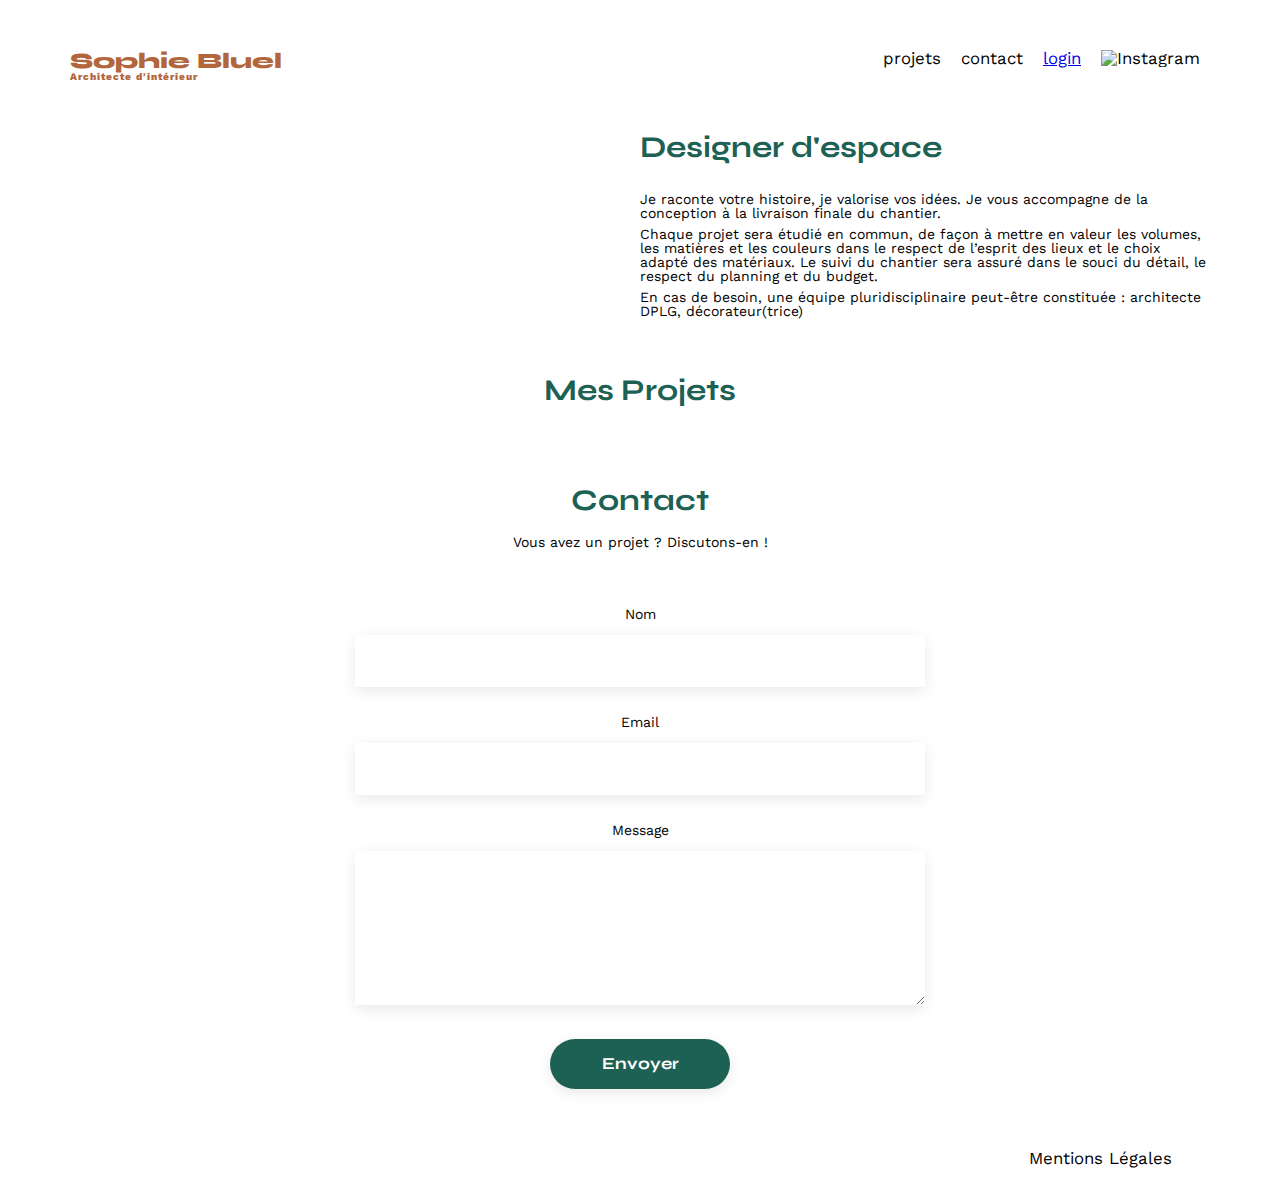
==== FrontEnd/index.html @ 165dee98 "p3" ====
<!DOCTYPE html>
<html lang="fr">
<head>
	<meta charset="UTF-8">
	<title>Sophie Bluel - Architecte d'intérieur</title>
	<meta name="viewport" content="width=device-width, initial-scale=1.0">
	<link rel="preconnect" href="https://fonts.googleapis.com">
	<link rel="preconnect" href="https://fonts.gstatic.com" crossorigin>
	<link href="https://fonts.googleapis.com/css2?family=Syne:wght@700;800&family=Work+Sans&display=swap" rel="stylesheet">
	<meta name="description" content="">
	<link rel="stylesheet" href="./assets/style.css">
</head>
<body>
<header>
	<h1>Sophie Bluel <span>Architecte d'intérieur</span></h1>
	<nav>
		<ul>
			<li>projets</li>
			<li>contact</li>
			<li><a href="login.html">login</a></li>
			<li><img src="./assets/icons/instagram.png" alt="Instagram"></li>
		</ul>
	</nav>
</header>
<main>
	<section id="introduction">
		<figure>
			<img src="./assets/images/sophie-bluel.png" alt="">
		</figure>
		<article>
			<h2>Designer d'espace</h2>
			<p>Je raconte votre histoire, je valorise vos idées. Je vous accompagne de la conception à la livraison finale du chantier.</p>
			<p>Chaque projet sera étudié en commun, de façon à mettre en valeur les volumes, les matières et les couleurs dans le respect de l’esprit des lieux et le choix adapté des matériaux. Le suivi du chantier sera assuré dans le souci du détail, le respect du planning et du budget.</p>
			<p>En cas de besoin, une équipe pluridisciplinaire peut-être constituée : architecte DPLG, décorateur(trice)</p>
		</article>
	</section>
	<section id="portfolio">
		<h2>Mes Projets</h2>
		<div class="gallery">
			<!--<figure>
				<img src="assets/images/abajour-tahina.png" alt="Abajour Tahina">
				<figption>Abajour Tahina</figcaption>
			</figure>
			<figure>
				<img src="assets/images/appartement-paris-v.png" alt="Appartement Paris V">
				<figcaption>Appartement Paris V</figcaption>
			</figure>
			<figure>
				<img src="assets/images/restaurant-sushisen-londres.png" alt="Restaurant Sushisen - Londres">
				<figcaption>Restaurant Sushisen - Londres</figcaption>
			</figure>
			<figure>
				<img src="assets/images/la-balisiere.png" alt="Villa “La Balisiere” - Port Louis">
				<figcaption>Villa “La Balisiere” - Port Louis</figcaption>
			</figure>
			<figure>
				<img src="assets/images/structures-thermopolis.png" alt="Structures Thermopolis">
				<figcaption>Structures Thermopolis</figcaption>
			</figure>
			<figure>
				<img src="assets/images/appartement-paris-x.png" alt="Appartement Paris X">
				<figcaption>Appartement Paris X</figcaption>
			</figure>
			<figure>
				<img src="assets/images/le-coteau-cassis.png" alt="Pavillon “Le coteau” - Cassis">
				<figcaption>Pavillon “Le coteau” - Cassis</figcaption>
			</figure>
			<figure>
				<img src="assets/images/villa-ferneze.png" alt="Villa Ferneze - Isola d’Elba">
				<figcaption>Villa Ferneze - Isola d’Elba</figcaption>
			</figure>
			<figure>
				<img src="assets/images/appartement-paris-xviii.png" alt="Appartement Paris XVIII">
				<figcaption>Appartement Paris XVIII</figcaption>
			</figure>
			<figure>
				<img src="assets/images/bar-lullaby-paris.png" alt="Bar “Lullaby” - Paris">
				<figcaption>Bar “Lullaby” - Paris</figcaption>
			</figure>
			<figure>
				<img src="assets/images/hotel-first-arte-new-delhi.png" alt="Hotel First Arte - New Delhi">
				<figcaption>Hotel First Arte - New Delhi</figcaption>
			</figure-->
		</div>
	</section>
	<section id="contact">
		<h2>Contact</h2>
		<p>Vous avez un projet ? Discutons-en !</p>
		<form action="#" method="post">
			<label for="name">Nom</label>
			<input type="text" name="name" id="name">
			<label for="email">Email</label>
			<input type="email" name="email" id="email">
			<label for="message">Message</label>
			<textarea name="message" id="message" cols="30" rows="10"></textarea>
			<input type="submit" value="Envoyer">
		</form>
	</section>
</main>

<footer>
	<nav>
		<ul>
			<li>Mentions Légales</li>
		</ul>
	</nav>
</footer>
<script src="Untitled-1.js"></script>
<script src="login.js"></script>
</body>
</html>
---- FrontEnd/assets/style.css ----
/* http://meyerweb.com/eric/tools/css/reset/
   v2.0 | 20110126
   License: none (public domain)
*/

html, body, div, span, applet, object, iframe,
h1, h2, h3, h4, h5, h6, p, blockquote, pre,
a, abbr, acronym, address, big, cite, code,
del, dfn, em, img, ins, kbd, q, s, samp,
small, strike, strong, sub, sup, tt, var,
b, u, i, center,
dl, dt, dd, ol, ul, li,
fieldset, form, label, legend,
table, caption, tbody, tfoot, thead, tr, th, td,
article, aside, canvas, details, embed,
figure, figcaption, footer, header, hgroup,
menu, nav, output, ruby, section, summary,
time, mark, audio, video {
	margin: 0;
	padding: 0;
	border: 0;
	font-size: 100%;
	font: inherit;
	vertical-align: baseline;
}
/* HTML5 display-role reset for older browsers */
article, aside, details, figcaption, figure,
footer, header, hgroup, menu, nav, section {
	display: block;
}
body {
	line-height: 1;
}
ol, ul {
	list-style: none;
}
blockquote, q {
	quotes: none;
}
blockquote:before, blockquote:after,
q:before, q:after {
	content: '';
	content: none;
}
table {
	border-collapse: collapse;
	border-spacing: 0;
}
/** end reset css**/
body {
	max-width: 1140px;
	margin:auto;
	font-family: 'Work Sans' ;
	font-size: 14px;
}
header {
	display: flex;
	justify-content: space-between;
	margin: 50px 0
}
section {
	margin: 50px 0
}

h1{
	display: flex;
	flex-direction: column;
	font-family: 'Syne';
	font-size: 22px;
	font-weight: 800;
	color: #B1663C
}

h1 > span {
	font-family: 'Work Sans';
	font-size:10px;
	letter-spacing: 0.1em;
;
}

h2{
	font-family: 'Syne';
	font-weight: 700;
	font-size: 30px;
	color: #1D6154
}
nav ul {
	display: flex;
	align-items: center;
	list-style-type: none;

}
nav li {
	padding: 0 10px;
	font-size: 1.2em;
}

li:hover {
	color: #B1663C;
}
#introduction {
	display: flex;
	align-items: center;
}
#introduction figure {
	flex: 1
}
#introduction img {
	display: block;
	margin: auto;
	width: 80%;
}

#introduction article {
	flex: 1
}
#introduction h2 {
	margin-bottom: 1em;
}

#introduction p {
	margin-bottom: 0.5em;
}
#portfolio h2 {
	text-align: center;
	margin-bottom: 1em;
}
.gallery {
	width: 100%;
	display: grid;
	grid-template-columns: 1fr 1fr 1fr;
	grid-column-gap: 20px;
	grid-row-gap: 20px;
}

.gallery img {
	width: 100%;

}
#contact {
	width: 50%;
margin: auto;
}
#contact > * {
	text-align: center;

}
#contact h2{
	margin-bottom: 20px;
}
#contact form {
	text-align: left;
	margin-top:30px;
	display: flex;
	flex-direction: column;
}

#contact input {
	height: 50px;
	font-size: 1.2em;
	border: none;
	box-shadow: 0px 4px 14px rgba(0, 0, 0, 0.09);
}
#contact label {
	margin: 2em 0 1em 0;
}
#contact textarea {
	border: none;
	box-shadow: 0px 4px 14px rgba(0, 0, 0, 0.09);
}

input[type="submit"]{
	font-family: 'Syne';
	font-weight: 700;
	color: white;
	background-color: #1D6154;
	margin : 2em auto ;
	width: 180px;
	text-align: center;
	border-radius: 60px ;
}

footer nav ul {
	display: flex;
	justify-content: flex-end;
	margin: 2em
}

a{
border: none;
}

/*formulaire*/


#FormulaireLogin {
	display: flex;
	flex-direction: column;
	width: 30%;
	margin-left: 400px;
	gap: 1em
}

label {
    display: flex;
    justify-content: center;
}

main h1{
	display: flex;
	flex-direction: column;
	font-family: 'Syne';
	font-size: 22px;
	font-weight: 800;
	color: green;
	justify-content: center;
	margin-left: 500px;
	margin-bottom: 1em;
}

main h3 {
	margin-top: 2em;
	margin-left: 480px;
}

form button {
    border-radius: 10px 10px 10px 10px;
    /*margin-left: 510px;*/
    margin-top: 2em;
	/*padding: 0px 20px 0px 20px;*/
	background-color: green;
	margin-left: 70px;
	margin-right: 70px;
}
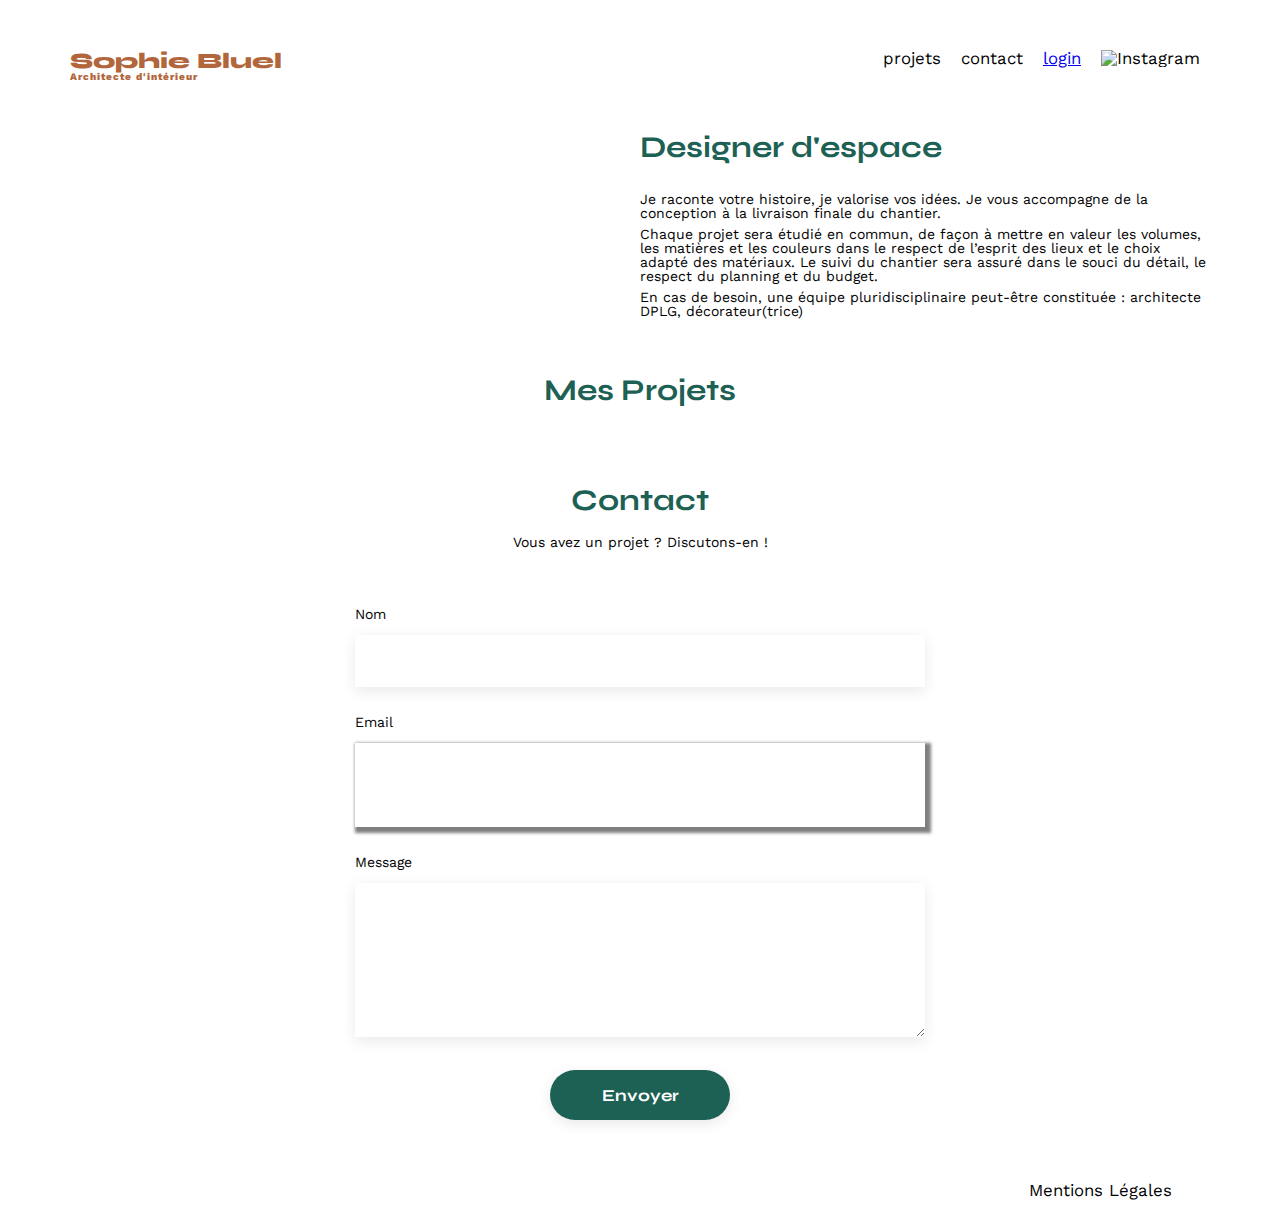
==== commit a46664c4: "p3" ====
--- a/FrontEnd/index.html
+++ b/FrontEnd/index.html
@@ -105,7 +105,6 @@
 		</ul>
 	</nav>
 </footer>
-<script src="Untitled-1.js"></script>
-<script src="login.js"></script>
+<script src="Untitled-1.js" defer></script>
 </body>
 </html>
--- a/FrontEnd/assets/style.css
+++ b/FrontEnd/assets/style.css
@@ -197,21 +197,32 @@
 	display: flex;
 	flex-direction: column;
 	width: 30%;
-	margin-left: 400px;
-	gap: 1em
+	gap: 1em;
+	margin: 0 auto
+}
+
+input#email {
+	padding: 1em;
+	box-shadow: 3px 3px 3px 3px grey;
+    border: white;
+}
+input#password {
+    padding: 1em;
+	box-shadow: 3px 3px 3px 3px grey;
+    border: white;
 }
 
 label {
     display: flex;
-    justify-content: center;
+    /*justify-content: center;*/
 }
 
 main h1{
 	display: flex;
 	flex-direction: column;
 	font-family: 'Syne';
-	font-size: 22px;
-	font-weight: 800;
+	font-size: 35px;
+	font-weight: 700;
 	color: green;
 	justify-content: center;
 	margin-left: 500px;
@@ -221,14 +232,22 @@
 main h3 {
 	margin-top: 2em;
 	margin-left: 480px;
+	color: black;
+}
+
+h3 a {
+	color: black;
+	margin-left: 15px;
 }
 
 form button {
-    border-radius: 10px 10px 10px 10px;
-    /*margin-left: 510px;*/
-    margin-top: 2em;
-	/*padding: 0px 20px 0px 20px;*/
+    border-radius: 15px 15px 15px 15px;
+    margin-top: 1em;
 	background-color: green;
 	margin-left: 70px;
 	margin-right: 70px;
+	padding-top: 7px;
+	padding-bottom: 7px;
+	font-size: 17px;
+	color: whitesmoke;
 }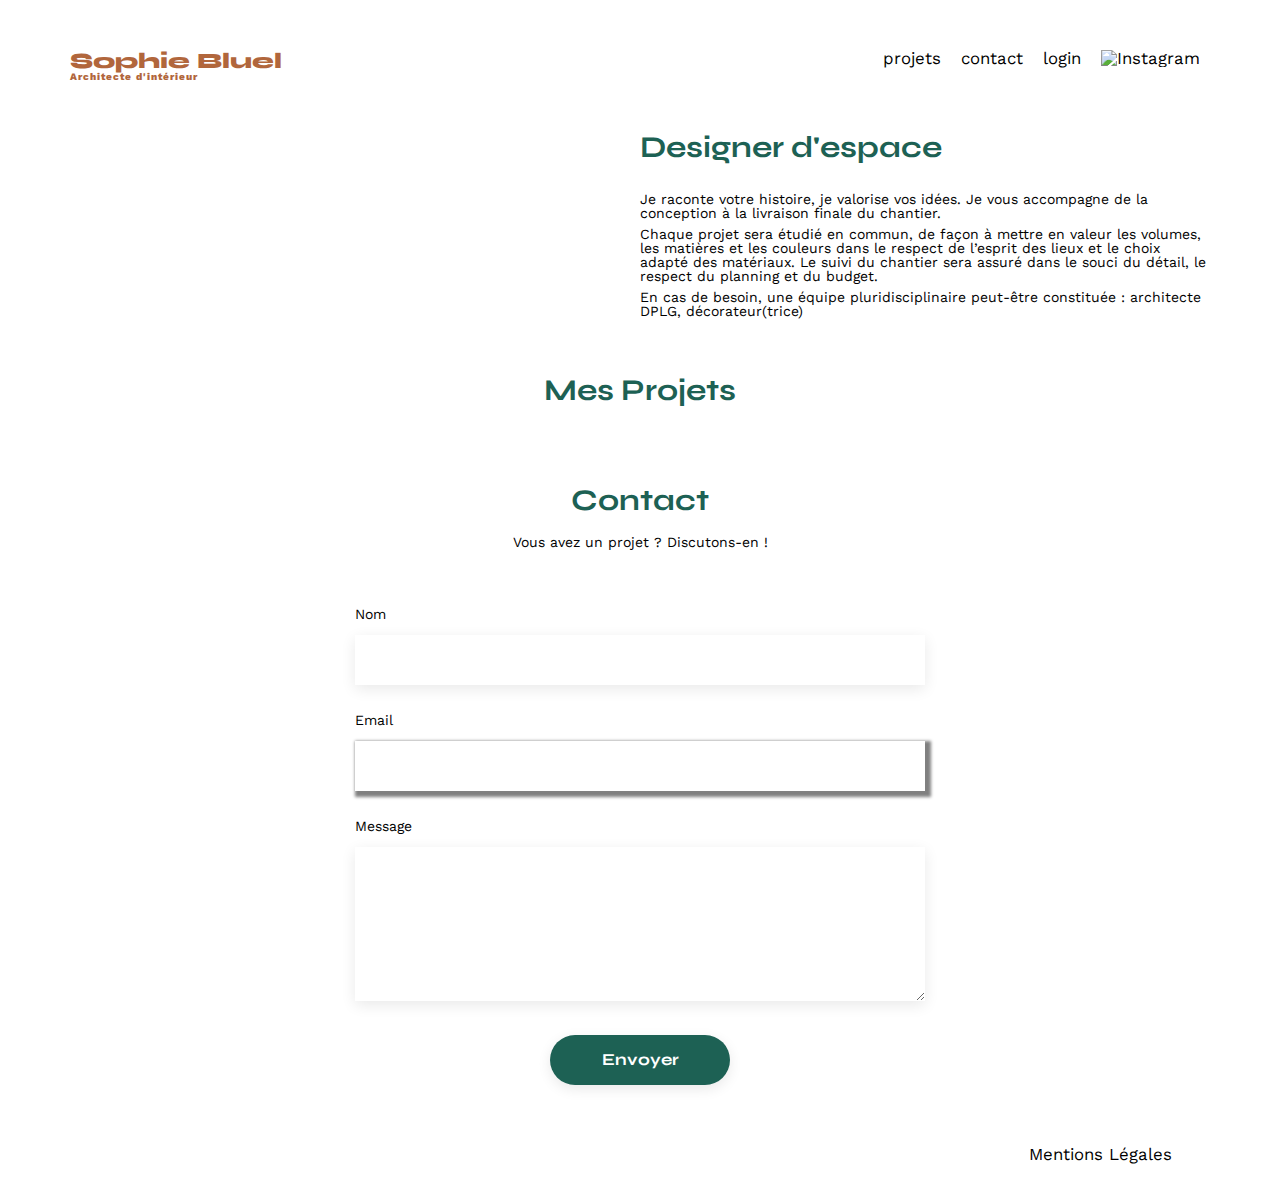
==== commit ec1bf321: "p3" ====
--- a/FrontEnd/index.html
+++ b/FrontEnd/index.html
@@ -9,15 +9,17 @@
 	<link href="https://fonts.googleapis.com/css2?family=Syne:wght@700;800&family=Work+Sans&display=swap" rel="stylesheet">
 	<meta name="description" content="">
 	<link rel="stylesheet" href="./assets/style.css">
+	<link rel="import" href="modal.html">
 </head>
 <body>
+
 <header>
 	<h1>Sophie Bluel <span>Architecte d'intérieur</span></h1>
 	<nav>
 		<ul>
 			<li>projets</li>
 			<li>contact</li>
-			<li><a href="login.html">login</a></li>
+			<li>login</li>
 			<li><img src="./assets/icons/instagram.png" alt="Instagram"></li>
 		</ul>
 	</nav>
@@ -36,6 +38,7 @@
 	</section>
 	<section id="portfolio">
 		<h2>Mes Projets</h2>
+		<!--<button class="loginBtn" style= "display : none">Modifier</button>-->
 		<div class="gallery">
 			<!--<figure>
 				<img src="assets/images/abajour-tahina.png" alt="Abajour Tahina">
@@ -82,6 +85,13 @@
 				<figcaption>Hotel First Arte - New Delhi</figcaption>
 			</figure-->
 		</div>
+		<!--<aside id="modal1" class="modal1">
+			<div class="modal-wrapper">
+				<h1>Galerie photo</h1>
+				
+				
+			</div>
+		</aside>-->
 	</section>
 	<section id="contact">
 		<h2>Contact</h2>
@@ -105,6 +115,11 @@
 		</ul>
 	</nav>
 </footer>
-<script src="Untitled-1.js" defer></script>
+<script src="index.js" defer></script>
+<div id="modale">
+	<div class="modale">
+		
+	</div>
+</div>
 </body>
 </html>
--- a/FrontEnd/assets/style.css
+++ b/FrontEnd/assets/style.css
@@ -23,6 +23,8 @@
 	font: inherit;
 	vertical-align: baseline;
 }
+
+*{box-sizing: border-box;}
 /* HTML5 display-role reset for older browsers */
 article, aside, details, figcaption, figure,
 footer, header, hgroup, menu, nav, section {
@@ -62,7 +64,7 @@
 	margin: 50px 0
 }
 
-h1{
+h1:not(.modal h1){
 	display: flex;
 	flex-direction: column;
 	font-family: 'Syne';
@@ -78,7 +80,7 @@
 ;
 }
 
-h2{
+h2:not(.modal h2){
 	font-family: 'Syne';
 	font-weight: 700;
 	font-size: 30px;
@@ -217,7 +219,7 @@
     /*justify-content: center;*/
 }
 
-main h1{
+main h1:not(.modal h1){
 	display: flex;
 	flex-direction: column;
 	font-family: 'Syne';
@@ -225,13 +227,13 @@
 	font-weight: 700;
 	color: green;
 	justify-content: center;
-	margin-left: 500px;
+	margin-left: 465px;
 	margin-bottom: 1em;
 }
 
-main h3 {
+main h3:not(.modal h3) {
 	margin-top: 2em;
-	margin-left: 480px;
+	margin-left: 440px;
 	color: black;
 }
 
@@ -250,4 +252,40 @@
 	padding-bottom: 7px;
 	font-size: 17px;
 	color: whitesmoke;
+}
+
+.modeedition {
+    position: fixed;
+    top: 0;
+    left: 0;
+    right: 0;
+    height: 3em;
+    /* bottom: 0; */
+    background-color: black;
+    color: white;
+    /* text-align: center; */
+    display: flex;
+    justify-content: center;
+    align-items: center;
+}
+
+.modal{
+	position: fixed;
+	display: flex;
+	align-items: center;
+	justify-content: center;
+	top: 0;
+	left: 0;
+	width: 100%;
+	height: 100%;
+	background: rgba(0, 0, 0, 0.8);
+}
+
+.modal-wrapper{
+	max-width: calc(100vh - 20px);
+	max-height: calc(100vh - 20px);
+	width: 600px;
+	overflow: auto;
+	padding: 20px;
+	background-color: #fff;
 }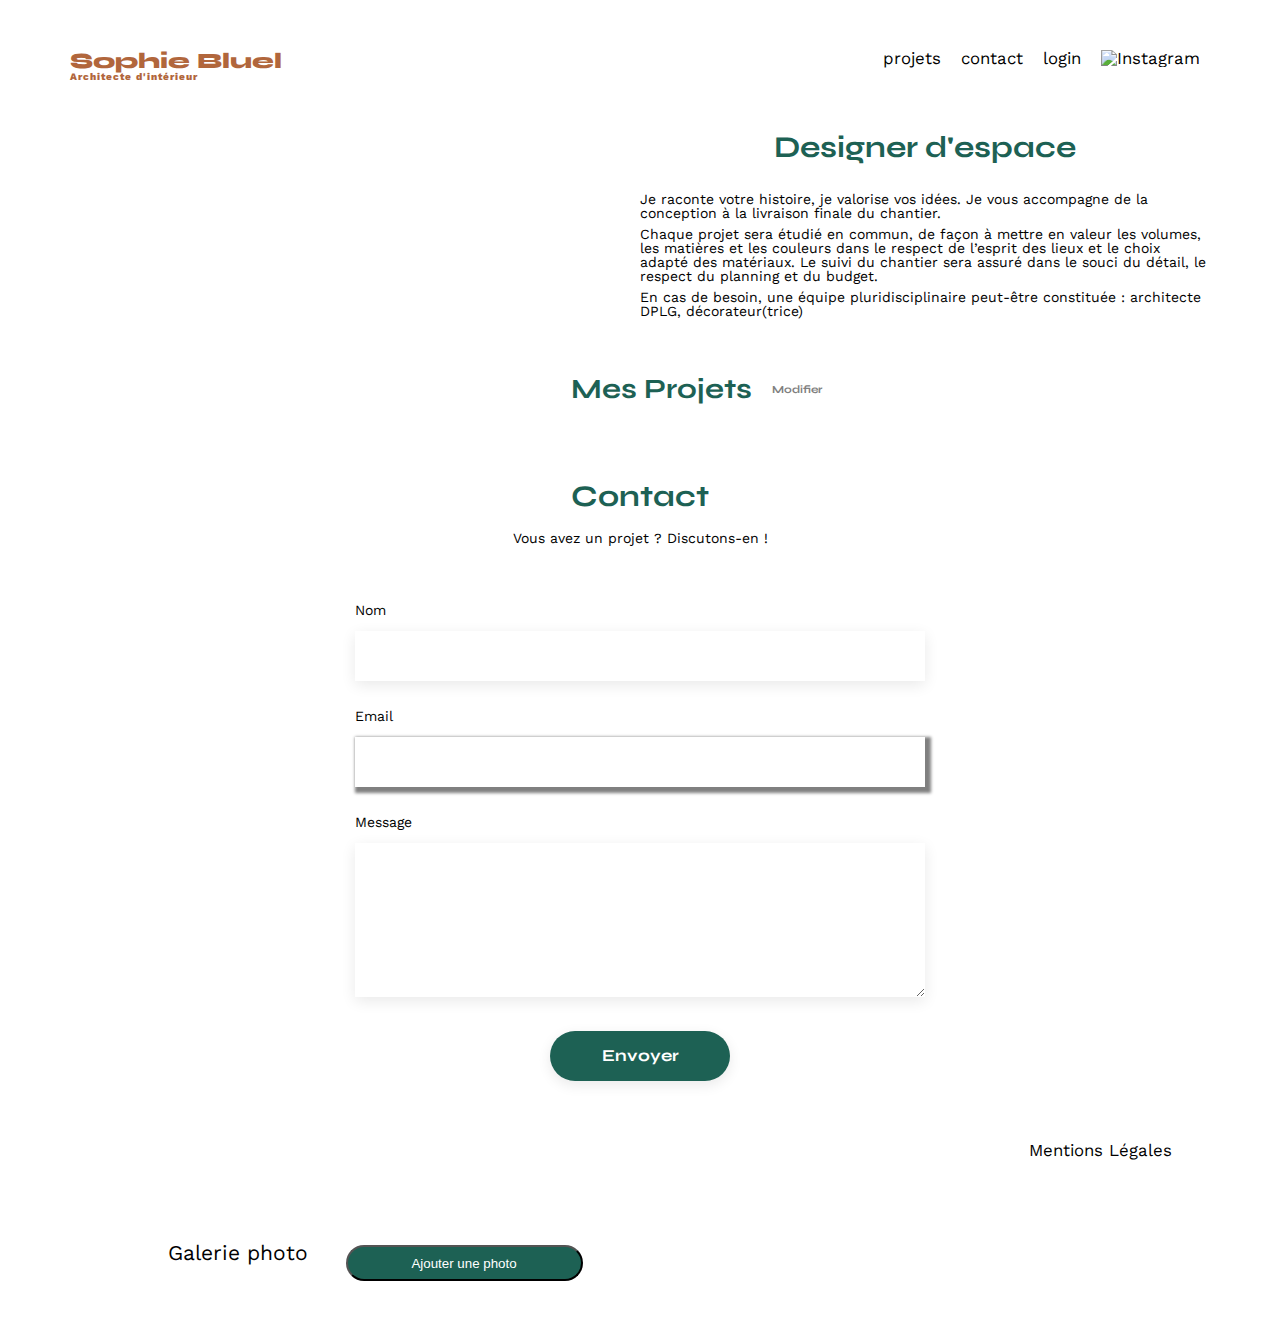
==== commit 3837914d: "p3" ====
--- a/FrontEnd/index.html
+++ b/FrontEnd/index.html
@@ -39,6 +39,7 @@
 	<section id="portfolio">
 		<h2>Mes Projets</h2>
 		<!--<button class="loginBtn" style= "display : none">Modifier</button>-->
+		
 		<div class="gallery">
 			<!--<figure>
 				<img src="assets/images/abajour-tahina.png" alt="Abajour Tahina">
--- a/FrontEnd/assets/style.css
+++ b/FrontEnd/assets/style.css
@@ -3,19 +3,175 @@
    License: none (public domain)
 */
 
-html, body, div, span, applet, object, iframe,
-h1, h2, h3, h4, h5, h6, p, blockquote, pre,
-a, abbr, acronym, address, big, cite, code,
-del, dfn, em, img, ins, kbd, q, s, samp,
-small, strike, strong, sub, sup, tt, var,
-b, u, i, center,
-dl, dt, dd, ol, ul, li,
-fieldset, form, label, legend,
-table, caption, tbody, tfoot, thead, tr, th, td,
-article, aside, canvas, details, embed,
-figure, figcaption, footer, header, hgroup,
-menu, nav, output, ruby, section, summary,
-time, mark, audio, video {
+.trash{
+	height: 15px;
+	width: 10px;
+	border: none;
+	
+}
+
+.Ajout {
+	width: 237px;
+	height: 36px;
+	top: 1267px;
+	left: 600px;
+	gap: 0px;
+	border-radius: 60px 60px 60px 60px;
+	opacity: 0px;
+	background-color: #1D6154;
+	color: white;
+	margin-top: 1em;
+}
+
+.MDP{
+	display: flex;
+    justify-content: center;
+    padding-top: 2em;
+}
+
+.on {
+	display: flex;
+	position: fixed;
+	top: 0;
+	right: 0;
+	left: 0;
+	bottom: 0;
+	background-color: rgba(0, 0, 0, .5);
+	justify-content: center;
+	padding: 2em 0;
+}
+
+.modal-wrapper {
+	display: flex;
+	flex-wrap: wrap;
+	gap: 1em;
+}
+
+.modal-wrapper h1 {
+	padding: 10px;
+	justify-content: center;
+	font-size: 1.5em;
+}
+
+.modal-galerie figure img {
+	width: 90px;
+	flex-wrap: wrap;
+}
+
+.modal-galerie {
+	flex-wrap: wrap;
+	display: flex;
+	gap: 1em;
+	margin-bottom: 2em;
+
+}
+
+span#modal_btn {
+	color: grey;
+	margin-left: 20px;
+	font-size: 11px;
+}
+
+/* pour la page login*/
+main h2 {
+	display: flex;
+	justify-content: center;
+	width: 100%;
+	margin-bottom: 1em;
+}
+
+.login {
+	display: flex;
+	flex-wrap: wrap;
+}
+
+.h4 a {
+	display: flex;
+	justify-content: center;
+	margin-top: 1em;
+}
+
+html,
+body,
+div,
+span,
+applet,
+object,
+iframe,
+h1,
+h2,
+h3,
+h4,
+h5,
+h6,
+p,
+blockquote,
+pre,
+a,
+abbr,
+acronym,
+address,
+big,
+cite,
+code,
+del,
+dfn,
+em,
+img,
+ins,
+kbd,
+q,
+s,
+samp,
+small,
+strike,
+strong,
+sub,
+sup,
+tt,
+var,
+b,
+u,
+i,
+center,
+dl,
+dt,
+dd,
+ol,
+ul,
+li,
+fieldset,
+form,
+label,
+legend,
+table,
+caption,
+tbody,
+tfoot,
+thead,
+tr,
+th,
+td,
+article,
+aside,
+canvas,
+details,
+embed,
+figure,
+figcaption,
+footer,
+header,
+hgroup,
+menu,
+nav,
+output,
+ruby,
+section,
+summary,
+time,
+mark,
+audio,
+video {
 	margin: 0;
 	padding: 0;
 	border: 0;
@@ -24,47 +180,71 @@
 	vertical-align: baseline;
 }
 
-*{box-sizing: border-box;}
+* {
+	box-sizing: border-box;
+}
+
 /* HTML5 display-role reset for older browsers */
-article, aside, details, figcaption, figure,
-footer, header, hgroup, menu, nav, section {
+article,
+aside,
+details,
+figcaption,
+figure,
+footer,
+header,
+hgroup,
+menu,
+nav,
+section {
 	display: block;
 }
+
 body {
 	line-height: 1;
 }
-ol, ul {
+
+ol,
+ul {
 	list-style: none;
 }
-blockquote, q {
+
+blockquote,
+q {
 	quotes: none;
 }
-blockquote:before, blockquote:after,
-q:before, q:after {
+
+blockquote:before,
+blockquote:after,
+q:before,
+q:after {
 	content: '';
 	content: none;
 }
+
 table {
 	border-collapse: collapse;
 	border-spacing: 0;
 }
+
 /** end reset css**/
 body {
 	max-width: 1140px;
-	margin:auto;
-	font-family: 'Work Sans' ;
+	margin: auto;
+	font-family: 'Work Sans';
 	font-size: 14px;
 }
+
 header {
 	display: flex;
 	justify-content: space-between;
 	margin: 50px 0
 }
+
 section {
 	margin: 50px 0
 }
 
-h1:not(.modal h1){
+h1:not(#modal h1) {
 	display: flex;
 	flex-direction: column;
 	font-family: 'Syne';
@@ -73,25 +253,27 @@
 	color: #B1663C
 }
 
-h1 > span {
+h1>span {
 	font-family: 'Work Sans';
-	font-size:10px;
+	font-size: 10px;
 	letter-spacing: 0.1em;
-;
-}
-
-h2:not(.modal h2){
+	;
+}
+
+h2:not(.modal h2) {
 	font-family: 'Syne';
 	font-weight: 700;
 	font-size: 30px;
 	color: #1D6154
 }
+
 nav ul {
 	display: flex;
 	align-items: center;
 	list-style-type: none;
 
 }
+
 nav li {
 	padding: 0 10px;
 	font-size: 1.2em;
@@ -100,13 +282,16 @@
 li:hover {
 	color: #B1663C;
 }
+
 #introduction {
 	display: flex;
 	align-items: center;
 }
+
 #introduction figure {
 	flex: 1
 }
+
 #introduction img {
 	display: block;
 	margin: auto;
@@ -116,6 +301,7 @@
 #introduction article {
 	flex: 1
 }
+
 #introduction h2 {
 	margin-bottom: 1em;
 }
@@ -123,10 +309,17 @@
 #introduction p {
 	margin-bottom: 0.5em;
 }
+
 #portfolio h2 {
 	text-align: center;
 	margin-bottom: 1em;
-}
+	display: flex;
+	justify-content: center;
+	align-items: center;
+	font-size: 2em;
+	margin-left: 2em;
+}
+
 .gallery {
 	width: 100%;
 	display: grid;
@@ -139,20 +332,24 @@
 	width: 100%;
 
 }
+
 #contact {
 	width: 50%;
-margin: auto;
-}
-#contact > * {
+	margin: auto;
+}
+
+#contact>* {
 	text-align: center;
 
 }
-#contact h2{
+
+#contact h2 {
 	margin-bottom: 20px;
 }
+
 #contact form {
 	text-align: left;
-	margin-top:30px;
+	margin-top: 30px;
 	display: flex;
 	flex-direction: column;
 }
@@ -163,23 +360,25 @@
 	border: none;
 	box-shadow: 0px 4px 14px rgba(0, 0, 0, 0.09);
 }
+
 #contact label {
 	margin: 2em 0 1em 0;
 }
+
 #contact textarea {
 	border: none;
 	box-shadow: 0px 4px 14px rgba(0, 0, 0, 0.09);
 }
 
-input[type="submit"]{
+input[type="submit"] {
 	font-family: 'Syne';
 	font-weight: 700;
 	color: white;
 	background-color: #1D6154;
-	margin : 2em auto ;
+	margin: 2em auto;
 	width: 180px;
 	text-align: center;
-	border-radius: 60px ;
+	border-radius: 60px;
 }
 
 footer nav ul {
@@ -188,8 +387,8 @@
 	margin: 2em
 }
 
-a{
-border: none;
+a {
+	border: none;
 }
 
 /*formulaire*/
@@ -198,7 +397,7 @@
 #FormulaireLogin {
 	display: flex;
 	flex-direction: column;
-	width: 30%;
+	width: 40%;
 	gap: 1em;
 	margin: 0 auto
 }
@@ -206,20 +405,21 @@
 input#email {
 	padding: 1em;
 	box-shadow: 3px 3px 3px 3px grey;
-    border: white;
-}
+	border: white;
+}
+
 input#password {
-    padding: 1em;
+	padding: 1em;
 	box-shadow: 3px 3px 3px 3px grey;
-    border: white;
+	border: white;
 }
 
 label {
-    display: flex;
-    /*justify-content: center;*/
-}
-
-main h1:not(.modal h1){
+	display: flex;
+	/*justify-content: center;*/
+}
+
+main h1:not(.modal h1) {
 	display: flex;
 	flex-direction: column;
 	font-family: 'Syne';
@@ -237,39 +437,43 @@
 	color: black;
 }
 
+main h3:not(.login h3) {
+	margin-top: 2em;
+	margin-left: 440px;
+	color: black;
+}
+
 h3 a {
 	color: black;
 	margin-left: 15px;
 }
 
 form button {
-    border-radius: 15px 15px 15px 15px;
-    margin-top: 1em;
-	background-color: green;
-	margin-left: 70px;
-	margin-right: 70px;
-	padding-top: 7px;
-	padding-bottom: 7px;
-	font-size: 17px;
+	border-radius: 60px 60px 60px 60px;
+	margin-top: 1em;
+	background-color: #1D6154;
 	color: whitesmoke;
+	width: 237px;
+	margin-left: 107px;
+	justify-content: center;
 }
 
 .modeedition {
-    position: fixed;
-    top: 0;
-    left: 0;
-    right: 0;
-    height: 3em;
-    /* bottom: 0; */
-    background-color: black;
-    color: white;
-    /* text-align: center; */
-    display: flex;
-    justify-content: center;
-    align-items: center;
-}
-
-.modal{
+	position: fixed;
+	top: 0;
+	left: 0;
+	right: 0;
+	height: 3em;
+	/* bottom: 0; */
+	background-color: black;
+	color: white;
+	/* text-align: center; */
+	display: flex;
+	justify-content: center;
+	align-items: center;
+}
+
+.modal {
 	position: fixed;
 	display: flex;
 	align-items: center;
@@ -281,11 +485,18 @@
 	background: rgba(0, 0, 0, 0.8);
 }
 
-.modal-wrapper{
-	max-width: calc(100vh - 20px);
+.modal-wrapper {
+	max-width: calc(120vh - 10px);
 	max-height: calc(100vh - 20px);
 	width: 600px;
 	overflow: auto;
-	padding: 20px;
+	padding: 45px;
 	background-color: #fff;
+	justify-content: center;
+}
+
+.modal1 a {
+	display: flex;
+	justify-content: center;
+	align-items: center;
 }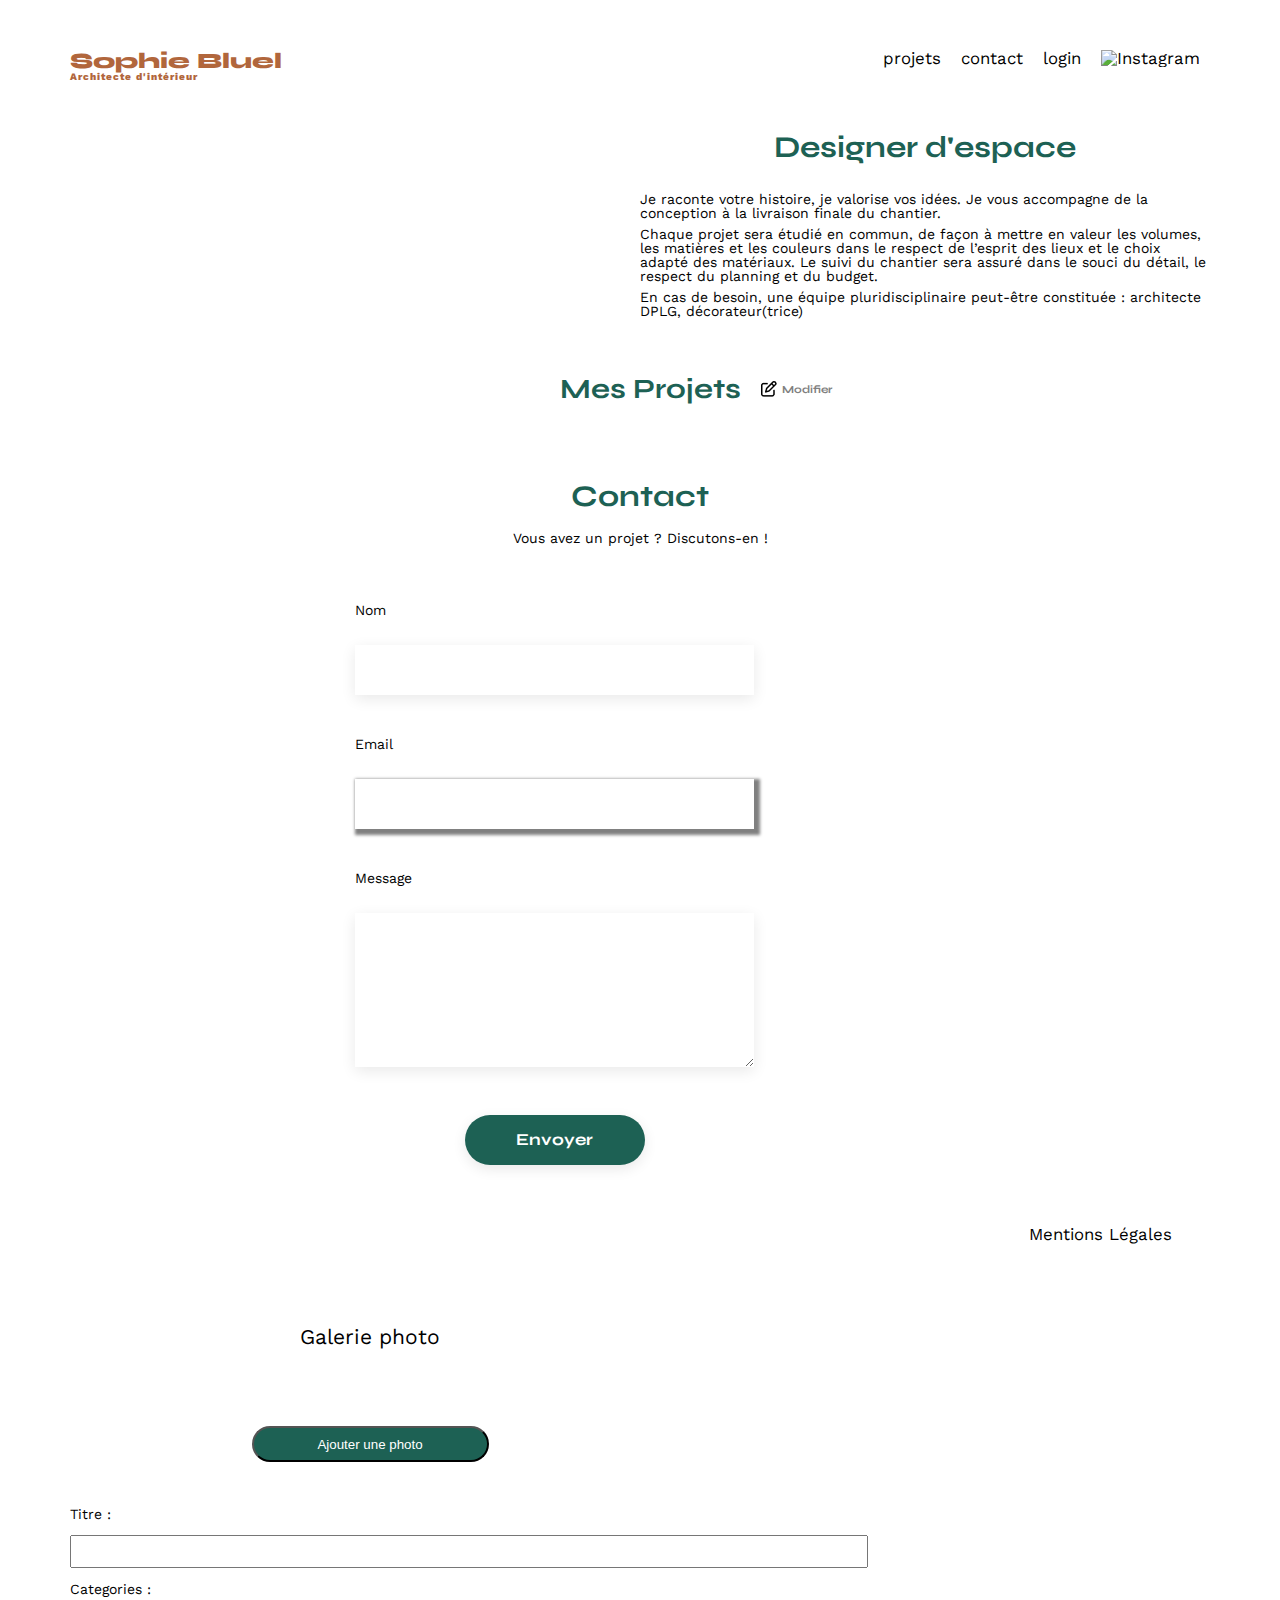
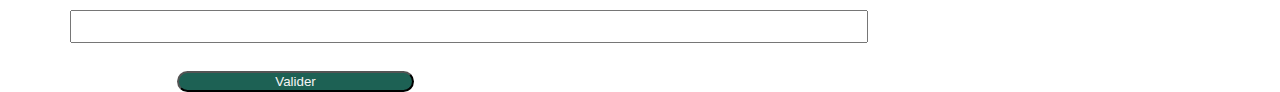
==== commit f988ee32: "p3" ====
--- a/FrontEnd/index.html
+++ b/FrontEnd/index.html
@@ -6,6 +6,7 @@
 	<meta name="viewport" content="width=device-width, initial-scale=1.0">
 	<link rel="preconnect" href="https://fonts.googleapis.com">
 	<link rel="preconnect" href="https://fonts.gstatic.com" crossorigin>
+    <link rel="stylesheet" href="https://cdnjs.cloudflare.com/ajax/libs/font-awesome/6.2.1/css/all.min.css">
 	<link href="https://fonts.googleapis.com/css2?family=Syne:wght@700;800&family=Work+Sans&display=swap" rel="stylesheet">
 	<meta name="description" content="">
 	<link rel="stylesheet" href="./assets/style.css">
--- a/FrontEnd/assets/style.css
+++ b/FrontEnd/assets/style.css
@@ -3,11 +3,56 @@
    License: none (public domain)
 */
 
+.modal-galerie figure{
+	position: relative;
+}
+
+input[type="text"] {
+    padding: 7px;
+}
+
+form {
+    display: flex;
+    flex-direction: column;
+    gap: 1em;
+	width: 70%;
+	margin-top: 10em;
+}
+
+button.fleche {
+    position: absolute;
+	top: 0;
+	left: 0;
+}
+
+button.croix{
+	position:absolute;
+	top: 0;
+	right: 0;
+}
+
+.modal-galerie.nouveau {
+	justify-content: center;
+}
+.modeedition img{
+	margin-right: 5px;
+}
+
+h2 img {
+    margin-left: 20px;
+}
+
+h4 a {
+	color: black;
+}
+
 .trash{
 	height: 15px;
 	width: 10px;
 	border: none;
-	
+	position: absolute;
+    top: 0;
+    right: 0;
 }
 
 .Ajout {
@@ -63,12 +108,13 @@
 	display: flex;
 	gap: 1em;
 	margin-bottom: 2em;
+	width: 100%;
 
 }
 
 span#modal_btn {
 	color: grey;
-	margin-left: 20px;
+	margin-left: 5px;
 	font-size: 11px;
 }
 
@@ -493,6 +539,7 @@
 	padding: 45px;
 	background-color: #fff;
 	justify-content: center;
+	position: relative;
 }
 
 .modal1 a {
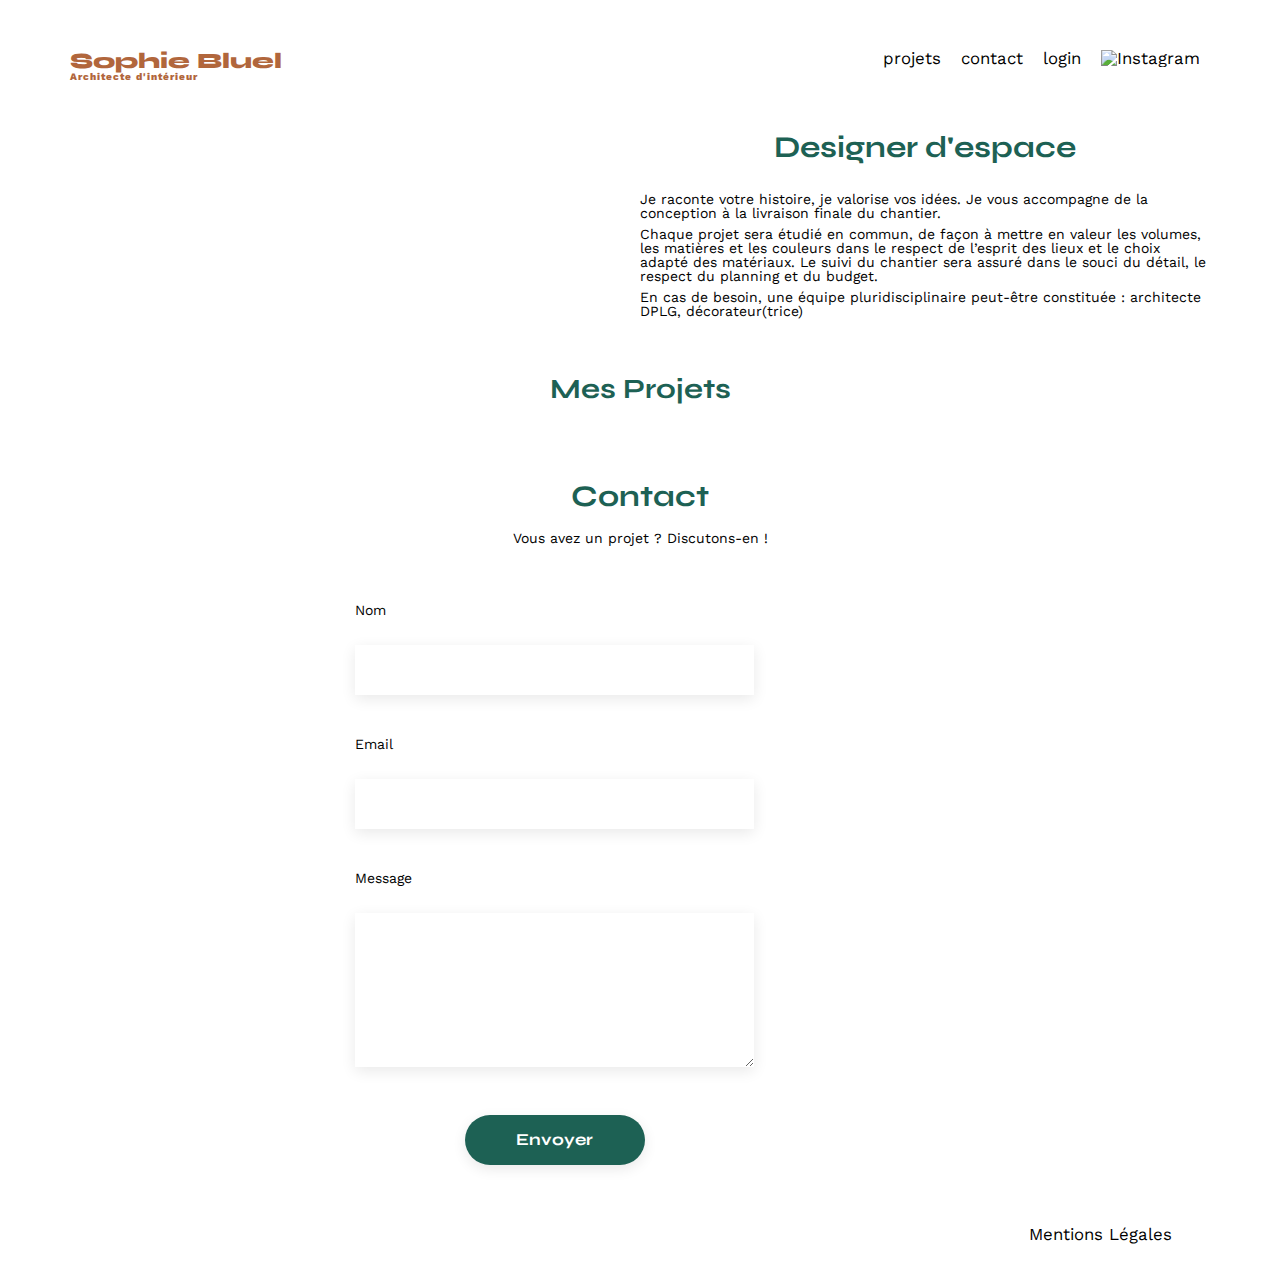
==== commit ad577a99: "p3" ====
--- a/FrontEnd/index.html
+++ b/FrontEnd/index.html
@@ -117,7 +117,7 @@
 		</ul>
 	</nav>
 </footer>
-<script src="index.js" defer></script>
+<script src="test2-1.js" defer></script>
 <div id="modale">
 	<div class="modale">
 		
--- a/FrontEnd/assets/style.css
+++ b/FrontEnd/assets/style.css
@@ -1,34 +1,166 @@
 /* http://meyerweb.com/eric/tools/css/reset/
-   v2.0 | 20110126
-   License: none (public domain)
+v2.0 | 20110126
+License: none (public domain)
 */
+
+/*button.Valid{
+	background-color :#1D6154 
+} */
+
+
+
+button.apresfleche{
+	width: 237px;
+    height: 36px;
+    top: 1267px;
+    left: 600px;
+    gap: 0px;
+    border-radius: 60px 60px 60px 60px;
+    opacity: 0px;
+    background-color: #1D6154;
+    color: white;
+    margin-top: 1em;
+    font-size: 14px;
+}
+
+
+
+
+.Menu button:hover{
+	background-color: #1D6154;
+	color: white;
+}
+
+
+.Menu button{
+	border-radius: 60px;
+    padding-top: 4px;
+    padding-bottom: 4px;
+    padding-left: 13px;
+    padding-right: 13px;
+	border-color:  #1D6154;
+}
+
+.Menu {
+	width: 100%;
+	gap: 10px;
+	display: flex;
+	justify-content: center;
+	margin-top: 1em;
+}
+
+h2{
+	flex-wrap: wrap;
+}
+
+button#Valider {
+	margin-left: 50px;
+	width: 237px;
+	height: 36px;
+	top: 1267px;
+	left: 600px;
+	gap: 0px;
+	border-radius: 60px 60px 60px 60px;
+	opacity: 0px;
+	background-color: #A7A7A7;
+	color: white;
+	margin-top: 1em;
+	font-size: 14px;
+	border-color: #A7A7A7;
+}
+
+
+
+i.fa-solid.fa-arrow-left::before {
+	position: absolute;
+	top: 0;
+	/*right: 0;*/
+	font-size: 25px;
+}
+
+i.fa-solid.fa-x::before{
+	position: absolute;
+	top: 0;
+	right: 0;
+	font-size: 15px;
+}
+
+label#menu {
+	display: flex;
+	flex-direction: column;
+	width: 100%;
+	align-items: center;
+	background-color: #E8F1F6;
+	padding: 15px;
+	/*gap: 1em;*/
+}
+
+label div {
+	border: solid;
+	padding: 7px 27px 7px 27px;
+	border-radius: 24px;
+	border-color: #CBD6DC;
+	background-color: #CBD6DC;
+	color: #306685;
+	margin-top: 1em;
+}
+
+select#categoriesSelect {
+	padding: 7px;
+	border: white;
+	box-shadow: 0px 4px 14px 0px #00000017;
+	margin-bottom: 4em;
+}
+
+label span {
+	font-size: 12px;
+	margin-top: 7px;
+}
+
+label img {
+	width: 64px;
+}
+
+.modal-wrapper input[type="file"] {
+	display: none;
+}
+
 
 .modal-galerie figure{
 	position: relative;
 }
 
 input[type="text"] {
-    padding: 7px;
+	padding: 7px;
+	border: white;
+	box-shadow: 0px 4px 14px 0px #00000017;
 }
 
 form {
-    display: flex;
-    flex-direction: column;
-    gap: 1em;
+	display: flex;
+	flex-direction: column;
+	gap: 1em;
 	width: 70%;
 	margin-top: 10em;
 }
 
-button.fleche {
-    position: absolute;
+div.fleche {
+	position: absolute;
 	top: 0;
 	left: 0;
-}
-
-button.croix{
+	margin-left: 1em;
+	font-size: 2em;
+	margin-top: 1em;
+}
+
+div.croix{
 	position:absolute;
-	top: 0;
+	top: 1;
 	right: 0;
+	margin-right: 1em;
+	font-size: 1.3em;
+	margin-top: 1em;
+	top: 1em;
 }
 
 .modal-galerie.nouveau {
@@ -39,7 +171,7 @@
 }
 
 h2 img {
-    margin-left: 20px;
+	margin-left: 20px;
 }
 
 h4 a {
@@ -51,8 +183,8 @@
 	width: 10px;
 	border: none;
 	position: absolute;
-    top: 0;
-    right: 0;
+	top: 0;
+	right: 0;
 }
 
 .Ajout {
@@ -66,12 +198,14 @@
 	background-color: #1D6154;
 	color: white;
 	margin-top: 1em;
+	font-size: 14px;
+	
 }
 
 .MDP{
 	display: flex;
-    justify-content: center;
-    padding-top: 2em;
+	justify-content: center;
+	padding-top: 2em;
 }
 
 .on {
@@ -90,12 +224,14 @@
 	display: flex;
 	flex-wrap: wrap;
 	gap: 1em;
+	border-radius: 10px 10px 10px 10px;
 }
 
 .modal-wrapper h1 {
 	padding: 10px;
 	justify-content: center;
 	font-size: 1.5em;
+	display: flex;
 }
 
 .modal-galerie figure img {
@@ -109,7 +245,7 @@
 	gap: 1em;
 	margin-bottom: 2em;
 	width: 100%;
-
+	
 }
 
 span#modal_btn {
@@ -317,7 +453,7 @@
 	display: flex;
 	align-items: center;
 	list-style-type: none;
-
+	
 }
 
 nav li {
@@ -363,7 +499,6 @@
 	justify-content: center;
 	align-items: center;
 	font-size: 2em;
-	margin-left: 2em;
 }
 
 .gallery {
@@ -376,7 +511,7 @@
 
 .gallery img {
 	width: 100%;
-
+	
 }
 
 #contact {
@@ -386,7 +521,7 @@
 
 #contact>* {
 	text-align: center;
-
+	
 }
 
 #contact h2 {
@@ -445,24 +580,28 @@
 	flex-direction: column;
 	width: 40%;
 	gap: 1em;
-	margin: 0 auto
+	margin: 0 auto;
+	align-items: center;
 }
 
 input#email {
 	padding: 1em;
-	box-shadow: 3px 3px 3px 3px grey;
 	border: white;
+	box-shadow: 0px 4px 14px 0px #00000017;
+	width: 100%;
 }
 
 input#password {
 	padding: 1em;
-	box-shadow: 3px 3px 3px 3px grey;
+	box-shadow: 0px 4px 14px 0px #00000017;
 	border: white;
+	width: 100%;
 }
 
 label {
 	display: flex;
 	/*justify-content: center;*/
+	width: 100%;
 }
 
 main h1:not(.modal h1) {
@@ -499,9 +638,9 @@
 	margin-top: 1em;
 	background-color: #1D6154;
 	color: whitesmoke;
-	width: 237px;
-	margin-left: 107px;
-	justify-content: center;
+	width: 179px;
+	justify-content: center;
+	height: 36px;
 }
 
 .modeedition {
@@ -519,9 +658,9 @@
 	align-items: center;
 }
 
-.modal {
+aside#modal {
 	position: fixed;
-	display: flex;
+	display: none;
 	align-items: center;
 	justify-content: center;
 	top: 0;
